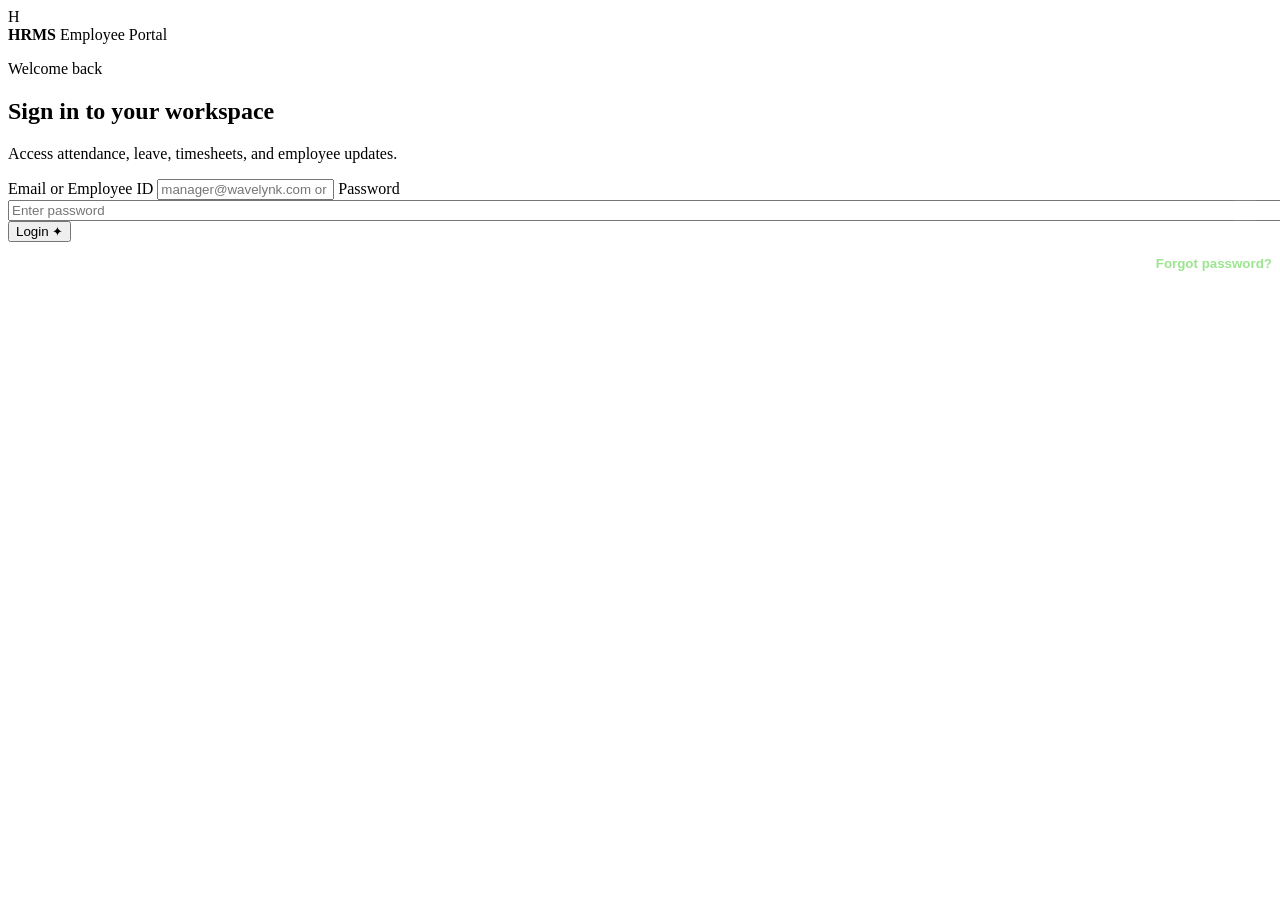
==== app/static/login.html @ 9a1a9b64 "Initial commit" ====
<!doctype html>
<html lang="en">

<head>
  <meta charset="utf-8" />
  <meta name="viewport" content="width=device-width, initial-scale=1" />
  <title>HRMS Login</title>
  <link rel="stylesheet" href="/static/styles.css?v=login-final-ui" />

  <style>
    .auth-link-row {
      margin-top: 14px;
      display: flex;
      justify-content: flex-end;
      align-items: center;
    }

    .auth-link-row button {
      background: transparent;
      border: 0;
      color: #9be58f;
      font-weight: 800;
      cursor: pointer;
      padding: 0;
    }

    .auth-panel {
      margin-top: 18px;
      padding: 18px;
      border-radius: 18px;
      border: 1px solid rgba(255, 255, 255, .14);
      background: rgba(255, 255, 255, .06);
    }

    .auth-panel.hidden,
    .hidden {
      display: none !important;
    }

    .auth-panel h2 {
      margin: 0 0 8px;
      font-size: 1.1rem;
    }

    .auth-panel p {
      margin: 0 0 14px;
      color: rgba(255, 255, 255, .72);
      line-height: 1.5;
    }

    .auth-success {
      color: #9be58f;
      font-weight: 800;
      margin-top: 12px;
      min-height: 20px;
      line-height: 1.4;
    }

    .login-error {
      line-height: 1.4;
    }

    .password-wrap {
      position: relative;
      width: 100%;
    }

    .password-wrap input {
      width: 100%;
      padding-right: 48px;
    }

    .password-toggle {
      position: absolute;
      right: 12px;
      top: 50%;
      transform: translateY(-50%);
      width: 30px;
      height: 30px;
      border: 0;
      border-radius: 999px;
      background: rgba(255, 255, 255, .08);
      color: rgba(255, 255, 255, .85);
      cursor: pointer;
      display: grid;
      place-items: center;
      font-size: 15px;
    }

    .password-toggle:hover {
      color: #9be58f;
      background: rgba(155, 229, 143, .12);
    }

    .otp-grid {
      display: grid;
      grid-template-columns: repeat(6, minmax(38px, 1fr));
      gap: 8px;
      margin: 10px 0 12px;
    }

    .otp-box {
      height: 48px;
      text-align: center;
      font-size: 22px;
      font-weight: 900;
      border-radius: 12px;
      border: 1px solid rgba(255, 255, 255, .18);
      background: rgba(255, 255, 255, .08);
      color: #fff;
      outline: none;
    }

    .otp-box:focus {
      border-color: #9be58f;
      box-shadow: 0 0 0 3px rgba(155, 229, 143, .18);
    }

    .otp-meta {
      display: grid;
      gap: 8px;
      margin: 8px 0 16px;
    }

    .timer-pill,
    .resend-row {
      display: flex;
      justify-content: space-between;
      align-items: center;
      gap: 10px;
      padding: 10px 12px;
      border-radius: 12px;
      background: rgba(255, 255, 255, .08);
      color: rgba(255, 255, 255, .78);
      font-size: 13px;
    }

    .timer-pill strong {
      color: #9be58f;
      font-size: 14px;
    }

    .resend-row button {
      background: transparent;
      border: 0;
      color: #9be58f;
      font-weight: 900;
      cursor: pointer;
      padding: 0;
      white-space: nowrap;
    }

    .resend-row button:disabled {
      opacity: .45;
      cursor: not-allowed;
    }

    .password-hint {
      font-size: 12px;
      color: rgba(255, 255, 255, .65);
      margin-top: -6px;
      margin-bottom: 10px;
    }

    .button-loading {
      opacity: .75;
      pointer-events: none;
    }

    @media (max-width: 520px) {
      .otp-grid {
        gap: 6px;
      }

      .otp-box {
        height: 44px;
        font-size: 19px;
        border-radius: 10px;
      }

      .auth-panel {
        padding: 14px;
      }
    }
  </style>
</head>

<body class="login-page">
  <main class="login-shell">
    <section class="login-panel">
      <div class="login-brand">
        <div class="logo-mark">H</div>
        <div>
          <strong>HRMS</strong>
          <span>Employee Portal</span>
        </div>
      </div>

      <div class="login-copy">
        <p class="eyebrow">Welcome back</p>
        <h1>Sign in to your workspace</h1>
        <p>Access attendance, leave, timesheets, and employee updates.</p>
      </div>

      <form class="login-form" id="loginForm">
        <label>
          <span>Email or Employee ID</span>
          <input id="loginInput" type="text" placeholder="manager@wavelynk.com or 260102" autocomplete="username" required />
        </label>

        <label>
          <span>Password</span>
          <div class="password-wrap">
            <input id="loginPasswordInput" type="password" placeholder="Enter password" autocomplete="current-password" required />
            <button class="password-toggle" type="button" data-target="loginPasswordInput" aria-label="Show password">👁</button>
          </div>
        </label>

        <button id="loginBtn" type="submit">Login ✦</button>
      </form>

      <div class="auth-link-row">
        <button id="showForgotPassword" type="button">Forgot password?</button>
      </div>

      <div id="forgotPasswordPanel" class="auth-panel hidden">
        <h2>Reset password</h2>
        <p id="resetHelpText">Enter your email or employee ID. We will send an OTP to your registered email.</p>

        <form class="login-form" id="forgotPasswordForm">
          <label>
            <span>Email or Employee ID</span>
            <input id="forgotLoginInput" type="text" placeholder="260102 or name@wavelynk.com" autocomplete="username" required />
          </label>

          <button id="sendOtpBtn" type="submit">Send OTP</button>
        </form>

        <form class="login-form hidden" id="resetPasswordForm">
          <label>
            <span>Enter 6-digit OTP</span>
            <div class="otp-grid" id="otpGrid">
              <input class="otp-box" type="text" inputmode="numeric" maxlength="1" autocomplete="one-time-code" />
              <input class="otp-box" type="text" inputmode="numeric" maxlength="1" />
              <input class="otp-box" type="text" inputmode="numeric" maxlength="1" />
              <input class="otp-box" type="text" inputmode="numeric" maxlength="1" />
              <input class="otp-box" type="text" inputmode="numeric" maxlength="1" />
              <input class="otp-box" type="text" inputmode="numeric" maxlength="1" />
            </div>
          </label>

          <div class="otp-meta">
            <div class="timer-pill">
              <span>OTP expiry</span>
              <strong id="expiryTimer">10:00</strong>
            </div>

            <div class="resend-row">
              <span id="resendTimer">Resend OTP in 30s</span>
              <button id="resendOtpBtn" type="button" disabled>Resend OTP</button>
            </div>
          </div>

          <label>
            <span>New password</span>
            <div class="password-wrap">
              <input id="newPasswordInput" type="password" minlength="8" placeholder="New password" autocomplete="new-password" required />
              <button class="password-toggle" type="button" data-target="newPasswordInput" aria-label="Show password">👁</button>
            </div>
          </label>

          <div class="password-hint">Use at least 8 characters.</div>

          <label>
            <span>Confirm password</span>
            <div class="password-wrap">
              <input id="confirmPasswordInput" type="password" minlength="8" placeholder="Confirm password" autocomplete="new-password" required />
              <button class="password-toggle" type="button" data-target="confirmPasswordInput" aria-label="Show password">👁</button>
            </div>
          </label>

          <button id="resetPasswordBtn" type="submit">Reset password</button>
        </form>
      </div>

      <div id="loginError" class="login-error"></div>
      <div id="loginSuccess" class="auth-success"></div>
    </section>
  </main>

  <script>
    const loginForm = document.querySelector("#loginForm");
    const loginInput = document.querySelector("#loginInput");
    const passwordInput = document.querySelector("#loginPasswordInput");
    const loginBtn = document.querySelector("#loginBtn");

    const errorBox = document.querySelector("#loginError");
    const successBox = document.querySelector("#loginSuccess");

    const showForgotPassword = document.querySelector("#showForgotPassword");
    const forgotPanel = document.querySelector("#forgotPasswordPanel");
    const forgotForm = document.querySelector("#forgotPasswordForm");
    const resetForm = document.querySelector("#resetPasswordForm");
    const resetHelpText = document.querySelector("#resetHelpText");

    const forgotLoginInput = document.querySelector("#forgotLoginInput");
    const sendOtpBtn = document.querySelector("#sendOtpBtn");
    const resetPasswordBtn = document.querySelector("#resetPasswordBtn");

    const newPasswordInput = document.querySelector("#newPasswordInput");
    const confirmPasswordInput = document.querySelector("#confirmPasswordInput");

    const otpBoxes = Array.from(document.querySelectorAll(".otp-box"));
    const resendOtpBtn = document.querySelector("#resendOtpBtn");
    const resendTimer = document.querySelector("#resendTimer");
    const expiryTimer = document.querySelector("#expiryTimer");

    let resendInterval = null;
    let expiryInterval = null;
    let resendSeconds = 30;
    let expirySeconds = 600;

    function setStatus(message = "", isError = false) {
      errorBox.textContent = isError ? message : "";
      successBox.textContent = isError ? "" : message;
    }

    function setLoading(button, isLoading, loadingText = "Please wait...") {
      if (!button) return;

      if (isLoading) {
        button.dataset.originalText = button.textContent;
        button.textContent = loadingText;
        button.classList.add("button-loading");
        button.disabled = true;
      } else {
        button.textContent = button.dataset.originalText || button.textContent;
        button.classList.remove("button-loading");
        button.disabled = false;
      }
    }

    async function postJson(url, payload) {
      const res = await fetch(url, {
        method: "POST",
        headers: { "Content-Type": "application/json" },
        credentials: "include",
        body: JSON.stringify(payload),
      });

      const contentType = res.headers.get("content-type") || "";
      const data = contentType.includes("application/json")
        ? await res.json()
        : await res.text();

      if (!res.ok) {
        throw new Error(data?.detail || data?.message || data || "Request failed");
      }

      return data;
    }

    function formatTime(totalSeconds) {
      const mins = String(Math.floor(totalSeconds / 60)).padStart(2, "0");
      const secs = String(totalSeconds % 60).padStart(2, "0");
      return `${mins}:${secs}`;
    }

    function getOtpValue() {
      return otpBoxes.map((box) => box.value.trim()).join("");
    }

    function clearOtp() {
      otpBoxes.forEach((box) => {
        box.value = "";
      });
    }

    function startOtpTimers() {
      clearInterval(resendInterval);
      clearInterval(expiryInterval);

      resendSeconds = 30;
      expirySeconds = 600;

      resendOtpBtn.disabled = true;
      resendTimer.textContent = `Resend OTP in ${resendSeconds}s`;
      expiryTimer.textContent = formatTime(expirySeconds);

      resendInterval = setInterval(() => {
        resendSeconds -= 1;

        if (resendSeconds <= 0) {
          clearInterval(resendInterval);
          resendOtpBtn.disabled = false;
          resendTimer.textContent = "Didn't receive OTP?";
          return;
        }

        resendTimer.textContent = `Resend OTP in ${resendSeconds}s`;
      }, 1000);

      expiryInterval = setInterval(() => {
        expirySeconds -= 1;
        expiryTimer.textContent = formatTime(expirySeconds);

        if (expirySeconds <= 0) {
          clearInterval(expiryInterval);
          expiryTimer.textContent = "Expired";
          resendOtpBtn.disabled = false;
          resendTimer.textContent = "OTP expired. Resend OTP.";
        }
      }, 1000);
    }

    function showResetForm() {
      forgotForm.classList.add("hidden");
      resetForm.classList.remove("hidden");
      resetHelpText.textContent = "Enter the OTP sent to your registered email and create a new password.";
      clearOtp();

      requestAnimationFrame(() => {
        otpBoxes[0]?.focus();
      });
    }

    async function sendOtp(isResend = false) {
      const login = forgotLoginInput.value.trim();

      if (!login) {
        setStatus("Please enter your email or employee ID", true);
        forgotLoginInput.focus();
        return;
      }

      try {
        setStatus("");
        setLoading(sendOtpBtn, true, isResend ? "Resending..." : "Sending...");
        resendOtpBtn.disabled = true;

        const data = await postJson("/api/v1/auth/forgot-password", { login });

        showResetForm();
        startOtpTimers();

        setStatus(data.message || (isResend ? "New OTP sent." : "OTP sent. Check your registered email."));
      } catch (err) {
        setStatus(err.message || "Could not send OTP", true);
      } finally {
        setLoading(sendOtpBtn, false);
      }
    }

    document.querySelectorAll(".password-toggle").forEach((button) => {
      button.addEventListener("click", () => {
        const input = document.getElementById(button.dataset.target);
        if (!input) return;

        const isHidden = input.type === "password";
        input.type = isHidden ? "text" : "password";
        button.textContent = isHidden ? "🙈" : "👁";
        button.setAttribute("aria-label", isHidden ? "Hide password" : "Show password");
      });
    });

    otpBoxes.forEach((box, index) => {
      box.addEventListener("input", (event) => {
        const value = event.target.value.replace(/\D/g, "");
        event.target.value = value;

        if (value && index < otpBoxes.length - 1) {
          otpBoxes[index + 1].focus();
        }
      });

      box.addEventListener("keydown", (event) => {
        if (event.key === "Backspace" && !box.value && index > 0) {
          otpBoxes[index - 1].focus();
        }
      });

      box.addEventListener("paste", (event) => {
        event.preventDefault();

        const pastedOtp = event.clipboardData.getData("text").replace(/\D/g, "").slice(0, 6);

        pastedOtp.split("").forEach((digit, digitIndex) => {
          if (otpBoxes[digitIndex]) {
            otpBoxes[digitIndex].value = digit;
          }
        });

        const nextIndex = Math.min(pastedOtp.length, otpBoxes.length - 1);
        otpBoxes[nextIndex]?.focus();
      });
    });

    loginForm.addEventListener("submit", async (event) => {
      event.preventDefault();
      setStatus("");

      try {
        setLoading(loginBtn, true, "Logging in...");

        const tokenPayload = await postJson("/api/v1/auth/login", {
          login: loginInput.value.trim(),
          password: passwordInput.value,
        });

        if (tokenPayload?.access_token) {
          sessionStorage.setItem("hrms_access_token", tokenPayload.access_token);
        }

        window.location.href = "/dashboard";
      } catch (err) {
        setStatus(err.message || "Invalid login", true);
      } finally {
        setLoading(loginBtn, false);
      }
    });

    showForgotPassword.addEventListener("click", () => {
      const isOpening = forgotPanel.classList.contains("hidden");

      forgotPanel.classList.toggle("hidden");
      setStatus("");

      if (isOpening) {
        forgotForm.classList.remove("hidden");
        resetForm.classList.add("hidden");
        resetHelpText.textContent = "Enter your email or employee ID. We will send an OTP to your registered email.";

        clearInterval(resendInterval);
        clearInterval(expiryInterval);

        forgotLoginInput.value = loginInput.value.trim();
        forgotLoginInput.focus();
      }
    });

    forgotForm.addEventListener("submit", async (event) => {
      event.preventDefault();
      await sendOtp(false);
    });

    resendOtpBtn.addEventListener("click", async () => {
      await sendOtp(true);
    });

    resetForm.addEventListener("submit", async (event) => {
      event.preventDefault();
      setStatus("");

      const otp = getOtpValue();

      if (otp.length !== 6) {
        setStatus("Please enter the complete 6-digit OTP", true);
        otpBoxes[0]?.focus();
        return;
      }

      if (expirySeconds <= 0) {
        setStatus("OTP expired. Please resend OTP.", true);
        resendOtpBtn.disabled = false;
        return;
      }

      if (newPasswordInput.value.length < 8) {
        setStatus("Password must be at least 8 characters", true);
        newPasswordInput.focus();
        return;
      }

      if (newPasswordInput.value !== confirmPasswordInput.value) {
        setStatus("New password and confirm password do not match", true);
        confirmPasswordInput.focus();
        return;
      }

      try {
        setLoading(resetPasswordBtn, true, "Resetting...");

        const data = await postJson("/api/v1/auth/reset-password", {
          login: forgotLoginInput.value.trim(),
          otp,
          new_password: newPasswordInput.value,
        });

        clearInterval(resendInterval);
        clearInterval(expiryInterval);

        resetForm.classList.add("hidden");
        forgotForm.classList.remove("hidden");
        forgotPanel.classList.add("hidden");

        passwordInput.value = "";
        passwordInput.focus();

        setStatus(data.message || "Password reset successful. Login with your new password.");
      } catch (err) {
        setStatus(err.message || "Could not reset password", true);
      } finally {
        setLoading(resetPasswordBtn, false);
      }
    });
  </script>
</body>

</html>
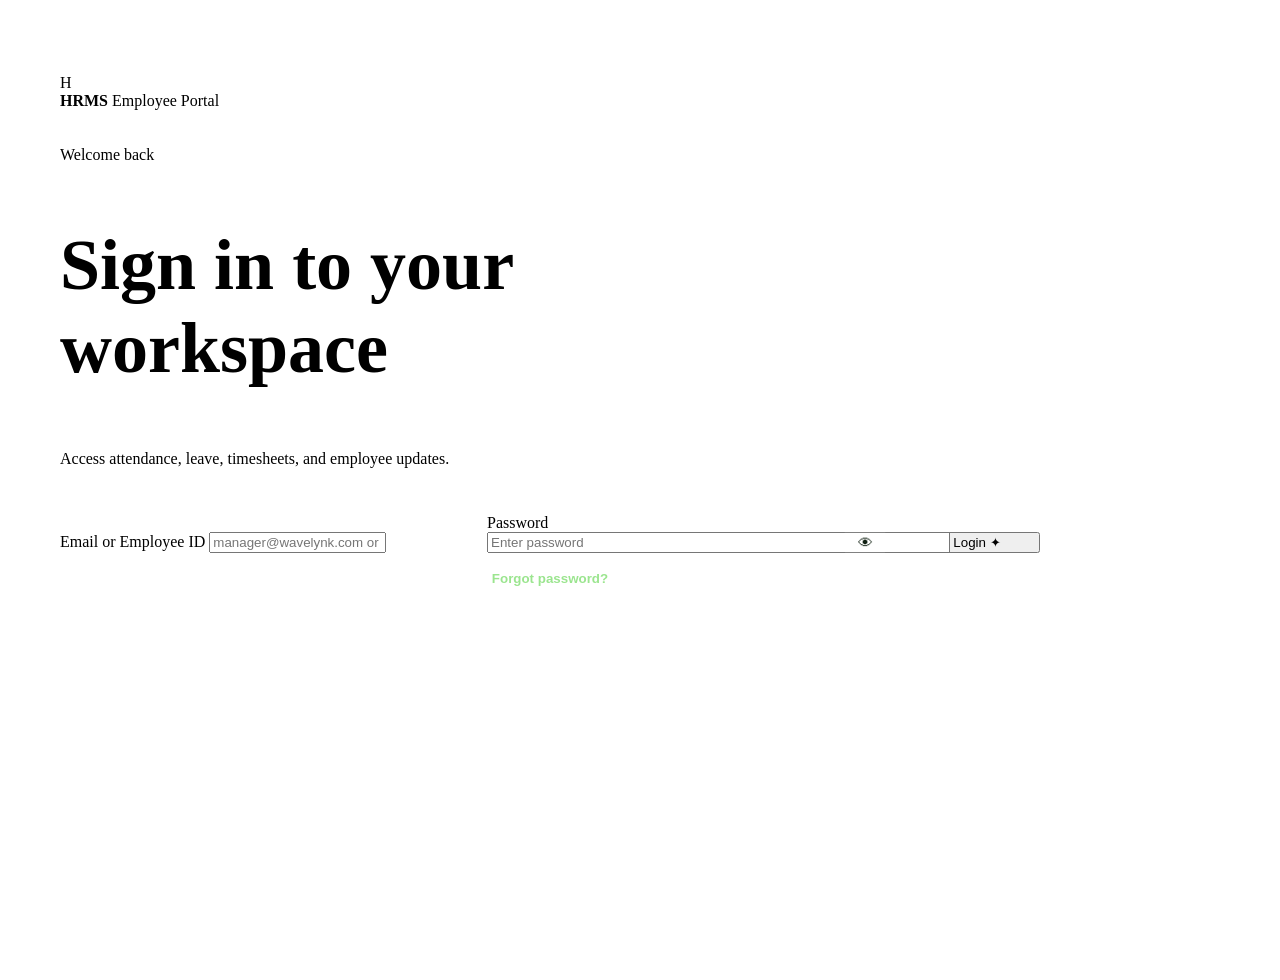
==== commit 813aeef3: "Simplify login reset panel layout" ====
--- a/app/static/login.html
+++ b/app/static/login.html
@@ -162,13 +162,161 @@
       margin-bottom: 10px;
     }
 
+    .mfa-setup-card {
+      display: grid;
+      gap: 12px;
+      margin: 12px 0;
+    }
+
+    .mfa-qr {
+      width: 164px;
+      max-width: 100%;
+      padding: 10px;
+      border-radius: 18px;
+      background: #fff;
+    }
+
+    .manual-key {
+      word-break: break-all;
+      font-family: ui-monospace, SFMono-Regular, Consolas, monospace;
+      padding: 10px 12px;
+      border-radius: 12px;
+      background: rgba(255, 255, 255, .08);
+      color: #9be58f;
+      font-size: 12px;
+    }
+
     .button-loading {
       opacity: .75;
       pointer-events: none;
     }
 
+    body.login-page {
+      min-height: 100vh;
+      overflow: auto !important;
+    }
+
+    body.login-page .login-shell {
+      min-height: 100vh;
+      padding: 32px 18px;
+      place-items: center;
+    }
+
+    body.login-page .login-panel {
+      width: min(980px, calc(100vw - 36px));
+      display: block !important;
+      padding: clamp(22px, 4vw, 34px);
+    }
+
+    body.login-page .login-copy {
+      max-width: 560px;
+      margin-top: 36px;
+    }
+
+    body.login-page .login-copy h1 {
+      max-width: 540px;
+      font-size: clamp(44px, 6vw, 72px);
+    }
+
+    body.login-page #loginForm {
+      display: grid;
+      grid-template-columns: minmax(0, 1fr) minmax(0, 1fr) 126px;
+      gap: 18px;
+      align-items: end;
+      margin-top: 46px;
+    }
+
+    body.login-page .auth-link-row {
+      max-width: 100%;
+      margin-top: 18px;
+      justify-content: center;
+    }
+
+    body.login-page .auth-panel {
+      width: min(640px, 100%);
+      margin: 22px auto 0;
+      padding: 22px;
+    }
+
+    body.login-page .auth-panel .login-form {
+      display: grid !important;
+      grid-template-columns: 1fr !important;
+      gap: 14px !important;
+      margin-top: 0 !important;
+    }
+
+    body.login-page .login-form label,
+    body.login-page .auth-panel label {
+      min-width: 0;
+    }
+
+    body.login-page .login-form input {
+      min-width: 0;
+    }
+
+    body.login-page .login-form .password-toggle {
+      position: absolute !important;
+      right: 10px !important;
+      top: 50% !important;
+      transform: translateY(-50%) !important;
+      width: 42px !important;
+      height: 42px !important;
+      min-height: 42px !important;
+      padding: 0 !important;
+      margin: 0 !important;
+      border-radius: 16px !important;
+      display: grid !important;
+      place-items: center !important;
+      color: #102012 !important;
+    }
+
+    body.login-page .otp-grid {
+      grid-template-columns: repeat(6, 48px);
+      justify-content: start;
+    }
+
+    body.login-page .otp-meta {
+      grid-template-columns: 1fr;
+    }
+
+    body.login-page #loginError,
+    body.login-page #loginSuccess {
+      width: min(640px, 100%);
+      margin-left: auto;
+      margin-right: auto;
+      text-align: center;
+    }
+
+    body.login-page #resendOtpBtn.hidden {
+      display: none !important;
+    }
+
     @media (max-width: 520px) {
+      body.login-page .login-shell {
+        padding: 14px;
+        place-items: start center;
+      }
+
+      body.login-page .login-panel {
+        width: 100%;
+        border-radius: 22px;
+      }
+
+      body.login-page .login-copy {
+        margin-top: 28px;
+      }
+
+      body.login-page .login-copy h1 {
+        font-size: 42px;
+      }
+
+      body.login-page #loginForm {
+        grid-template-columns: 1fr;
+        margin-top: 30px;
+      }
+
       .otp-grid {
+        grid-template-columns: repeat(6, minmax(0, 1fr)) !important;
         gap: 6px;
       }
 
@@ -223,9 +371,31 @@
         <button id="showForgotPassword" type="button">Forgot password?</button>
       </div>
 
+      <div id="mfaPanel" class="auth-panel hidden">
+        <h2 id="mfaTitle">Microsoft Authenticator</h2>
+        <p id="mfaHelpText">Enter the 6-digit code from Microsoft Authenticator.</p>
+
+        <div id="mfaSetupCard" class="mfa-setup-card hidden">
+          <img id="mfaQrCode" class="mfa-qr" alt="Microsoft Authenticator QR code" />
+          <div>
+            <p>If scanning does not work, add this setup key manually:</p>
+            <div id="mfaManualKey" class="manual-key"></div>
+          </div>
+        </div>
+
+        <form class="login-form" id="mfaForm">
+          <label>
+            <span>Authenticator code</span>
+            <input id="mfaCodeInput" type="text" inputmode="numeric" maxlength="6" placeholder="123456" autocomplete="one-time-code" required />
+          </label>
+
+          <button id="mfaVerifyBtn" type="submit">Verify code</button>
+        </form>
+      </div>
+
       <div id="forgotPasswordPanel" class="auth-panel hidden">
         <h2>Reset password</h2>
-        <p id="resetHelpText">Enter your email or employee ID. We will send an OTP to your registered email.</p>
+        <p id="resetHelpText">Enter your email or employee ID. Password reset uses your Microsoft Authenticator code.</p>
 
         <form class="login-form" id="forgotPasswordForm">
           <label>
@@ -233,7 +403,7 @@
             <input id="forgotLoginInput" type="text" placeholder="260102 or name@wavelynk.com" autocomplete="username" required />
           </label>
 
-          <button id="sendOtpBtn" type="submit">Send OTP</button>
+          <button id="sendOtpBtn" type="submit">Continue</button>
         </form>
 
         <form class="login-form hidden" id="resetPasswordForm">
@@ -251,12 +421,12 @@
 
           <div class="otp-meta">
             <div class="timer-pill">
-              <span>OTP expiry</span>
-              <strong id="expiryTimer">10:00</strong>
+              <span>Security method</span>
+              <strong id="expiryTimer">Authenticator</strong>
             </div>
 
             <div class="resend-row">
-              <span id="resendTimer">Resend OTP in 30s</span>
+              <span id="resendTimer">Use the current 6-digit app code.</span>
               <button id="resendOtpBtn" type="button" disabled>Resend OTP</button>
             </div>
           </div>
@@ -298,6 +468,15 @@
     const successBox = document.querySelector("#loginSuccess");
 
     const showForgotPassword = document.querySelector("#showForgotPassword");
+    const mfaPanel = document.querySelector("#mfaPanel");
+    const mfaForm = document.querySelector("#mfaForm");
+    const mfaTitle = document.querySelector("#mfaTitle");
+    const mfaHelpText = document.querySelector("#mfaHelpText");
+    const mfaSetupCard = document.querySelector("#mfaSetupCard");
+    const mfaQrCode = document.querySelector("#mfaQrCode");
+    const mfaManualKey = document.querySelector("#mfaManualKey");
+    const mfaCodeInput = document.querySelector("#mfaCodeInput");
+    const mfaVerifyBtn = document.querySelector("#mfaVerifyBtn");
     const forgotPanel = document.querySelector("#forgotPasswordPanel");
     const forgotForm = document.querySelector("#forgotPasswordForm");
     const resetForm = document.querySelector("#resetPasswordForm");
@@ -319,10 +498,19 @@
     let expiryInterval = null;
     let resendSeconds = 30;
     let expirySeconds = 600;
+    let pendingMfaLogin = null;
 
     function setStatus(message = "", isError = false) {
       errorBox.textContent = isError ? message : "";
       successBox.textContent = isError ? "" : message;
+    }
+
+    function friendlyErrorMessage(message = "") {
+      if (message.includes("SMTP send failed")) {
+        return "OTP email failed because Render Free blocks SMTP ports 25, 465, and 587. Upgrade Render or use an SMTP provider with port 2525. Gmail SMTP will not work on Render Free.";
+      }
+
+      return message;
     }
 
     function setLoading(button, isLoading, loadingText = "Please wait...") {
@@ -340,13 +528,29 @@
       }
     }
 
-    async function postJson(url, payload) {
-      const res = await fetch(url, {
-        method: "POST",
-        headers: { "Content-Type": "application/json" },
-        credentials: "include",
-        body: JSON.stringify(payload),
-      });
+    async function postJson(url, payload, timeoutMs = 25000) {
+      const controller = new AbortController();
+      const timeoutId = window.setTimeout(() => controller.abort(), timeoutMs);
+
+      let res;
+
+      try {
+        res = await fetch(url, {
+          method: "POST",
+          headers: { "Content-Type": "application/json" },
+          credentials: "include",
+          body: JSON.stringify(payload),
+          signal: controller.signal,
+        });
+      } catch (err) {
+        if (err.name === "AbortError") {
+          throw new Error("Request timed out. Check Render logs for the email provider error.");
+        }
+
+        throw err;
+      } finally {
+        window.clearTimeout(timeoutId);
+      }
 
       const contentType = res.headers.get("content-type") || "";
       const data = contentType.includes("application/json")
@@ -354,7 +558,7 @@
         : await res.text();
 
       if (!res.ok) {
-        throw new Error(data?.detail || data?.message || data || "Request failed");
+        throw new Error(friendlyErrorMessage(data?.detail || data?.message || data || "Request failed"));
       }
 
       return data;
@@ -416,12 +620,39 @@
     function showResetForm() {
       forgotForm.classList.add("hidden");
       resetForm.classList.remove("hidden");
-      resetHelpText.textContent = "Enter the OTP sent to your registered email and create a new password.";
+      resetHelpText.textContent = "Enter your Microsoft Authenticator code and create a new password.";
       clearOtp();
+      clearInterval(resendInterval);
+      clearInterval(expiryInterval);
+      expiryTimer.textContent = "Authenticator";
+      resendTimer.textContent = "Use the current 6-digit app code.";
+      resendOtpBtn.classList.add("hidden");
 
       requestAnimationFrame(() => {
         otpBoxes[0]?.focus();
       });
+    }
+
+    function showMfaChallenge(data = {}) {
+      mfaPanel.classList.remove("hidden");
+      forgotPanel.classList.add("hidden");
+      mfaSetupCard.classList.add("hidden");
+      mfaQrCode.removeAttribute("src");
+      mfaManualKey.textContent = "";
+      mfaCodeInput.value = "";
+
+      if (data.mfa_setup_required) {
+        mfaTitle.textContent = "Set up Microsoft Authenticator";
+        mfaHelpText.textContent = "Scan this QR code in Microsoft Authenticator, then enter the 6-digit code.";
+        mfaQrCode.src = data.qr_code_data_url || "";
+        mfaManualKey.textContent = data.manual_setup_key || "";
+        mfaSetupCard.classList.remove("hidden");
+      } else {
+        mfaTitle.textContent = "Microsoft Authenticator";
+        mfaHelpText.textContent = data.message || "Enter the 6-digit code from Microsoft Authenticator.";
+      }
+
+      requestAnimationFrame(() => mfaCodeInput.focus());
     }
 
     async function sendOtp(isResend = false) {
@@ -435,15 +666,14 @@
 
       try {
         setStatus("");
-        setLoading(sendOtpBtn, true, isResend ? "Resending..." : "Sending...");
+        setLoading(sendOtpBtn, true, "Checking...");
         resendOtpBtn.disabled = true;
 
         const data = await postJson("/api/v1/auth/forgot-password", { login });
 
         showResetForm();
-        startOtpTimers();
-
-        setStatus(data.message || (isResend ? "New OTP sent." : "OTP sent. Check your registered email."));
+
+        setStatus(data.message || "Enter your Microsoft Authenticator code.");
       } catch (err) {
         setStatus(err.message || "Could not send OTP", true);
       } finally {
@@ -502,10 +732,17 @@
       try {
         setLoading(loginBtn, true, "Logging in...");
 
-        const tokenPayload = await postJson("/api/v1/auth/login", {
+        const loginPayload = {
           login: loginInput.value.trim(),
           password: passwordInput.value,
-        });
+        };
+        const tokenPayload = await postJson("/api/v1/auth/login", loginPayload);
+
+        if (tokenPayload?.mfa_required || tokenPayload?.mfa_setup_required) {
+          pendingMfaLogin = loginPayload;
+          showMfaChallenge(tokenPayload);
+          return;
+        }
 
         if (tokenPayload?.access_token) {
           sessionStorage.setItem("hrms_access_token", tokenPayload.access_token);
@@ -519,16 +756,59 @@
       }
     });
 
+    mfaForm.addEventListener("submit", async (event) => {
+      event.preventDefault();
+      setStatus("");
+
+      const code = mfaCodeInput.value.replace(/\D/g, "");
+      if (code.length !== 6) {
+        setStatus("Enter the complete 6-digit Authenticator code.", true);
+        mfaCodeInput.focus();
+        return;
+      }
+
+      if (!pendingMfaLogin) {
+        setStatus("Please enter your password again before verifying Authenticator.", true);
+        return;
+      }
+
+      try {
+        setLoading(mfaVerifyBtn, true, "Verifying...");
+        const tokenPayload = await postJson("/api/v1/auth/login", {
+          ...pendingMfaLogin,
+          totp_code: code,
+        });
+
+        if (tokenPayload?.mfa_required || tokenPayload?.mfa_setup_required) {
+          showMfaChallenge(tokenPayload);
+          setStatus(tokenPayload.message || "Invalid Authenticator code.", true);
+          return;
+        }
+
+        if (tokenPayload?.access_token) {
+          sessionStorage.setItem("hrms_access_token", tokenPayload.access_token);
+        }
+
+        window.location.href = "/dashboard";
+      } catch (err) {
+        setStatus(err.message || "Invalid Authenticator code.", true);
+      } finally {
+        setLoading(mfaVerifyBtn, false);
+      }
+    });
+
     showForgotPassword.addEventListener("click", () => {
       const isOpening = forgotPanel.classList.contains("hidden");
 
       forgotPanel.classList.toggle("hidden");
+      mfaPanel.classList.add("hidden");
       setStatus("");
 
       if (isOpening) {
         forgotForm.classList.remove("hidden");
         resetForm.classList.add("hidden");
-        resetHelpText.textContent = "Enter your email or employee ID. We will send an OTP to your registered email.";
+        resetHelpText.textContent = "Enter your email or employee ID. Password reset uses your Microsoft Authenticator code.";
+        resendOtpBtn.classList.remove("hidden");
 
         clearInterval(resendInterval);
         clearInterval(expiryInterval);
@@ -556,12 +836,6 @@
       if (otp.length !== 6) {
         setStatus("Please enter the complete 6-digit OTP", true);
         otpBoxes[0]?.focus();
-        return;
-      }
-
-      if (expirySeconds <= 0) {
-        setStatus("OTP expired. Please resend OTP.", true);
-        resendOtpBtn.disabled = false;
         return;
       }
 
@@ -606,4 +880,4 @@
   </script>
 </body>
 
-</html>+</html>
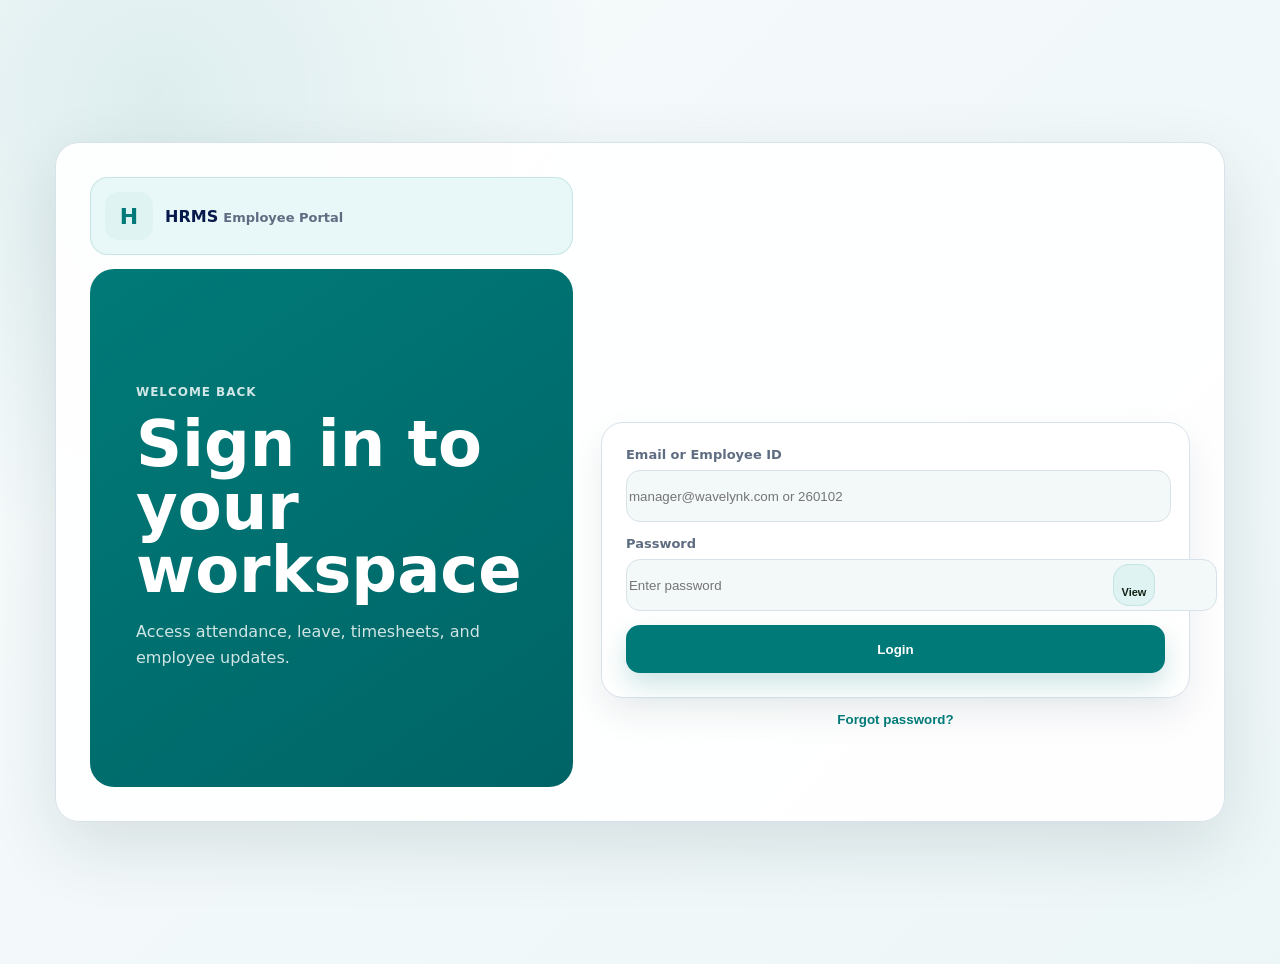
==== commit 3f48646e: "Update login page theme" ====
--- a/app/static/login.html
+++ b/app/static/login.html
@@ -5,7 +5,7 @@
   <meta charset="utf-8" />
   <meta name="viewport" content="width=device-width, initial-scale=1" />
   <title>HRMS Login</title>
-  <link rel="stylesheet" href="/static/styles.css?v=login-final-ui" />
+  <link rel="stylesheet" href="/static/styles.css?v=login-light-teal" />
 
   <style>
     .auth-link-row {
@@ -330,6 +330,324 @@
         padding: 14px;
       }
     }
+
+    body.login-page {
+      --login-teal: #007a78;
+      --login-teal-dark: #006466;
+      --login-ink: #06194a;
+      --login-muted: #5f6d82;
+      --login-line: #d8e2ea;
+      --login-soft: #f3f8f9;
+      min-height: 100vh;
+      background:
+        radial-gradient(circle at 12% 10%, rgba(0, 122, 120, .10), transparent 32%),
+        linear-gradient(135deg, #f7fbfc 0%, #edf6f7 100%) !important;
+      color: var(--login-ink);
+      font-family: Inter, ui-sans-serif, system-ui, -apple-system, BlinkMacSystemFont, "Segoe UI", sans-serif;
+    }
+
+    body.login-page .login-shell {
+      min-height: 100vh;
+      padding: 24px;
+      display: grid;
+      place-items: center;
+    }
+
+    body.login-page .login-panel {
+      width: min(1100px, calc(100vw - 48px));
+      min-height: 610px;
+      display: grid !important;
+      grid-template-columns: minmax(300px, .82fr) minmax(360px, 1fr);
+      grid-template-rows: auto 1fr auto auto auto;
+      gap: 14px 28px;
+      padding: clamp(22px, 3vw, 34px);
+      border: 1px solid var(--login-line);
+      border-radius: 24px;
+      background: rgba(255, 255, 255, .94) !important;
+      box-shadow: 0 24px 70px rgba(7, 41, 52, .12);
+    }
+
+    body.login-page .login-brand {
+      grid-column: 1;
+      grid-row: 1;
+      display: flex;
+      align-items: center;
+      gap: 12px;
+      padding: 14px;
+      border: 1px solid rgba(0, 122, 120, .14);
+      border-radius: 18px;
+      background: rgba(227, 246, 246, .82);
+      color: var(--login-ink);
+    }
+
+    body.login-page .logo-mark {
+      width: 48px;
+      height: 48px;
+      display: grid;
+      place-items: center;
+      border-radius: 14px;
+      background: #dff3f2;
+      color: var(--login-teal);
+      font-size: 22px;
+      font-weight: 900;
+    }
+
+    body.login-page .login-brand strong {
+      color: var(--login-ink);
+      font-size: 16px;
+    }
+
+    body.login-page .login-brand span {
+      color: var(--login-muted);
+      font-size: 13px;
+      font-weight: 700;
+    }
+
+    body.login-page .login-copy {
+      grid-column: 1;
+      grid-row: 2 / 6;
+      max-width: none;
+      margin: 0;
+      padding: clamp(24px, 4vw, 46px);
+      border-radius: 24px;
+      background: linear-gradient(145deg, var(--login-teal) 0%, var(--login-teal-dark) 100%);
+      color: #fff;
+      align-self: stretch;
+      display: flex;
+      flex-direction: column;
+      justify-content: center;
+    }
+
+    body.login-page .login-copy .eyebrow {
+      margin: 0 0 14px;
+      color: rgba(255, 255, 255, .82);
+      font-size: 12px;
+      font-weight: 900;
+      letter-spacing: .08em;
+      text-transform: uppercase;
+    }
+
+    body.login-page .login-copy h1 {
+      max-width: 480px;
+      margin: 0;
+      color: #fff;
+      font-size: clamp(42px, 5vw, 66px);
+      line-height: .98;
+      letter-spacing: 0;
+    }
+
+    body.login-page .login-copy p:last-child {
+      max-width: 460px;
+      margin: 18px 0 0;
+      color: rgba(255, 255, 255, .82);
+      font-size: 16px;
+      line-height: 1.6;
+    }
+
+    body.login-page #loginForm,
+    body.login-page .auth-link-row,
+    body.login-page .auth-panel,
+    body.login-page #loginError,
+    body.login-page #loginSuccess {
+      grid-column: 2;
+    }
+
+    body.login-page #loginForm {
+      grid-row: 2;
+      display: grid;
+      grid-template-columns: 1fr;
+      gap: 14px;
+      align-self: end;
+      margin: 0;
+      padding: 24px;
+      border: 1px solid var(--login-line);
+      border-radius: 22px;
+      background: #fff;
+      box-shadow: 0 16px 36px rgba(7, 41, 52, .08);
+    }
+
+    body.login-page .login-form label,
+    body.login-page .auth-panel label {
+      display: grid;
+      gap: 8px;
+      color: var(--login-muted);
+      font-size: 13px;
+      font-weight: 900;
+    }
+
+    body.login-page .login-form input,
+    body.login-page .auth-panel input,
+    body.login-page .otp-box {
+      width: 100%;
+      min-height: 48px;
+      border: 1px solid var(--login-line);
+      border-radius: 14px;
+      background: var(--login-soft);
+      color: var(--login-ink);
+      outline: none;
+      box-shadow: none;
+    }
+
+    body.login-page .login-form input:focus,
+    body.login-page .auth-panel input:focus,
+    body.login-page .otp-box:focus {
+      border-color: var(--login-teal);
+      box-shadow: 0 0 0 4px rgba(0, 122, 120, .12);
+    }
+
+    body.login-page .password-toggle {
+      background: #dff3f2 !important;
+      color: var(--login-teal) !important;
+      border: 1px solid rgba(0, 122, 120, .12) !important;
+      font-size: 0 !important;
+    }
+
+    body.login-page .password-toggle::after {
+      content: "View";
+      font-size: 11px;
+      font-weight: 900;
+    }
+
+    body.login-page #loginBtn,
+    body.login-page #sendOtpBtn,
+    body.login-page #mfaVerifyBtn,
+    body.login-page #resetPasswordBtn {
+      min-height: 48px;
+      border: 0;
+      border-radius: 14px;
+      background: var(--login-teal);
+      color: #fff;
+      font-weight: 900;
+      cursor: pointer;
+      box-shadow: 0 12px 28px rgba(0, 122, 120, .20);
+    }
+
+    body.login-page #loginBtn:hover,
+    body.login-page #sendOtpBtn:hover,
+    body.login-page #mfaVerifyBtn:hover,
+    body.login-page #resetPasswordBtn:hover {
+      background: var(--login-teal-dark);
+    }
+
+    body.login-page .auth-link-row {
+      grid-row: 3;
+      margin: 0;
+      justify-content: center;
+    }
+
+    body.login-page .auth-link-row button,
+    body.login-page .resend-row button {
+      color: var(--login-teal);
+    }
+
+    body.login-page .auth-panel {
+      grid-row: 4;
+      width: 100%;
+      margin: 0;
+      padding: 22px;
+      border: 1px solid var(--login-line);
+      border-radius: 22px;
+      background: #fff;
+      box-shadow: 0 16px 36px rgba(7, 41, 52, .08);
+    }
+
+    body.login-page .auth-panel h2 {
+      color: var(--login-ink);
+    }
+
+    body.login-page .auth-panel p,
+    body.login-page .password-hint {
+      color: var(--login-muted);
+    }
+
+    body.login-page .otp-box {
+      color: var(--login-ink);
+      text-align: center;
+      font-weight: 900;
+    }
+
+    body.login-page .timer-pill,
+    body.login-page .resend-row,
+    body.login-page .manual-key {
+      background: var(--login-soft);
+      color: var(--login-muted);
+      border: 1px solid var(--login-line);
+    }
+
+    body.login-page .timer-pill strong,
+    body.login-page .manual-key {
+      color: var(--login-teal);
+    }
+
+    body.login-page #loginError,
+    body.login-page #loginSuccess {
+      grid-row: 5;
+      width: 100%;
+      text-align: center;
+    }
+
+    body.login-page .auth-success {
+      color: #087f5b;
+    }
+
+    body.login-page .login-error {
+      color: #b42318;
+    }
+
+    @media (max-width: 840px) {
+      body.login-page .login-panel {
+        grid-template-columns: 1fr;
+        min-height: 0;
+      }
+
+      body.login-page .login-brand,
+      body.login-page .login-copy,
+      body.login-page #loginForm,
+      body.login-page .auth-link-row,
+      body.login-page .auth-panel,
+      body.login-page #loginError,
+      body.login-page #loginSuccess {
+        grid-column: 1;
+      }
+
+      body.login-page .login-copy {
+        grid-row: auto;
+        min-height: 260px;
+      }
+
+      body.login-page #loginForm,
+      body.login-page .auth-link-row,
+      body.login-page .auth-panel,
+      body.login-page #loginError,
+      body.login-page #loginSuccess {
+        grid-row: auto;
+      }
+    }
+
+    @media (max-width: 520px) {
+      body.login-page .login-shell {
+        padding: 12px;
+      }
+
+      body.login-page .login-panel {
+        width: 100%;
+        padding: 14px;
+        border-radius: 20px;
+      }
+
+      body.login-page .login-copy {
+        padding: 24px;
+      }
+
+      body.login-page .login-copy h1 {
+        font-size: 38px;
+      }
+
+      body.login-page #loginForm,
+      body.login-page .auth-panel {
+        padding: 16px;
+      }
+    }
   </style>
 </head>
 
@@ -360,11 +678,11 @@
           <span>Password</span>
           <div class="password-wrap">
             <input id="loginPasswordInput" type="password" placeholder="Enter password" autocomplete="current-password" required />
-            <button class="password-toggle" type="button" data-target="loginPasswordInput" aria-label="Show password">👁</button>
+            <button class="password-toggle" type="button" data-target="loginPasswordInput" aria-label="Show password">View</button>
           </div>
         </label>
 
-        <button id="loginBtn" type="submit">Login ✦</button>
+        <button id="loginBtn" type="submit">Login</button>
       </form>
 
       <div class="auth-link-row">
@@ -435,7 +753,7 @@
             <span>New password</span>
             <div class="password-wrap">
               <input id="newPasswordInput" type="password" minlength="8" placeholder="New password" autocomplete="new-password" required />
-              <button class="password-toggle" type="button" data-target="newPasswordInput" aria-label="Show password">👁</button>
+              <button class="password-toggle" type="button" data-target="newPasswordInput" aria-label="Show password">View</button>
             </div>
           </label>
 
@@ -445,7 +763,7 @@
             <span>Confirm password</span>
             <div class="password-wrap">
               <input id="confirmPasswordInput" type="password" minlength="8" placeholder="Confirm password" autocomplete="new-password" required />
-              <button class="password-toggle" type="button" data-target="confirmPasswordInput" aria-label="Show password">👁</button>
+              <button class="password-toggle" type="button" data-target="confirmPasswordInput" aria-label="Show password">View</button>
             </div>
           </label>
 
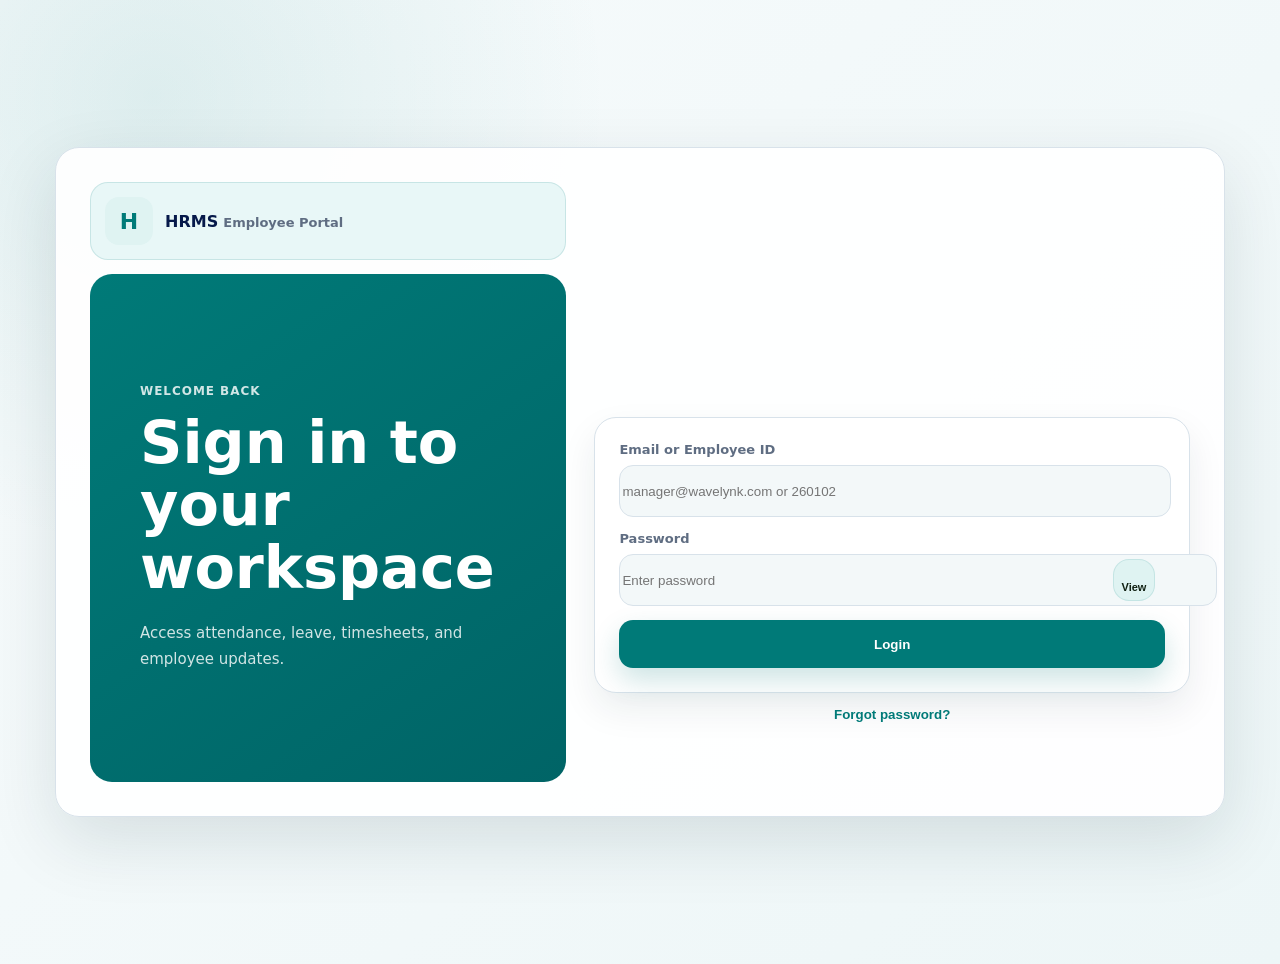
==== commit a282b92b: "Polish login hero layout" ====
--- a/app/static/login.html
+++ b/app/static/login.html
@@ -5,7 +5,7 @@
   <meta charset="utf-8" />
   <meta name="viewport" content="width=device-width, initial-scale=1" />
   <title>HRMS Login</title>
-  <link rel="stylesheet" href="/static/styles.css?v=login-light-teal" />
+  <link rel="stylesheet" href="/static/styles.css?v=login-hero-polish" />
 
   <style>
     .auth-link-row {
@@ -355,9 +355,9 @@
 
     body.login-page .login-panel {
       width: min(1100px, calc(100vw - 48px));
-      min-height: 610px;
+      min-height: 600px;
       display: grid !important;
-      grid-template-columns: minmax(300px, .82fr) minmax(360px, 1fr);
+      grid-template-columns: minmax(320px, .8fr) minmax(380px, 1fr);
       grid-template-rows: auto 1fr auto auto auto;
       gap: 14px 28px;
       padding: clamp(22px, 3vw, 34px);
@@ -408,8 +408,8 @@
       grid-row: 2 / 6;
       max-width: none;
       margin: 0;
-      padding: clamp(24px, 4vw, 46px);
-      border-radius: 24px;
+      padding: clamp(28px, 4.2vw, 50px);
+      border-radius: 22px;
       background: linear-gradient(145deg, var(--login-teal) 0%, var(--login-teal-dark) 100%);
       color: #fff;
       align-self: stretch;
@@ -428,20 +428,41 @@
     }
 
     body.login-page .login-copy h1 {
-      max-width: 480px;
+      max-width: 430px;
       margin: 0;
       color: #fff;
-      font-size: clamp(42px, 5vw, 66px);
-      line-height: .98;
+      font-size: clamp(40px, 4.6vw, 60px);
+      line-height: 1.06;
       letter-spacing: 0;
     }
 
     body.login-page .login-copy p:last-child {
-      max-width: 460px;
-      margin: 18px 0 0;
+      max-width: 390px;
+      margin: 22px 0 0;
       color: rgba(255, 255, 255, .82);
-      font-size: 16px;
-      line-height: 1.6;
+      font-size: 15px;
+      line-height: 1.7;
+    }
+
+    body.login-page.auth-secondary-open .login-panel {
+      align-items: start;
+    }
+
+    body.login-page.auth-secondary-open .login-copy {
+      align-self: start;
+      min-height: 420px;
+      justify-content: center;
+      padding-top: 42px;
+      padding-bottom: 42px;
+    }
+
+    body.login-page.auth-secondary-open .login-copy h1 {
+      font-size: clamp(36px, 4vw, 52px);
+      max-width: 390px;
+    }
+
+    body.login-page.auth-secondary-open .login-copy p:last-child {
+      max-width: 360px;
     }
 
     body.login-page #loginForm,
@@ -612,7 +633,11 @@
 
       body.login-page .login-copy {
         grid-row: auto;
-        min-height: 260px;
+        min-height: 230px;
+      }
+
+      body.login-page.auth-secondary-open .login-copy {
+        min-height: 190px;
       }
 
       body.login-page #loginForm,
@@ -640,7 +665,7 @@
       }
 
       body.login-page .login-copy h1 {
-        font-size: 38px;
+        font-size: 36px;
       }
 
       body.login-page #loginForm,
@@ -664,7 +689,7 @@
 
       <div class="login-copy">
         <p class="eyebrow">Welcome back</p>
-        <h1>Sign in to your workspace</h1>
+        <h1>Sign in to<br />your workspace</h1>
         <p>Access attendance, leave, timesheets, and employee updates.</p>
       </div>
 
@@ -954,6 +979,7 @@
     function showMfaChallenge(data = {}) {
       mfaPanel.classList.remove("hidden");
       forgotPanel.classList.add("hidden");
+      document.body.classList.add("auth-secondary-open");
       mfaSetupCard.classList.add("hidden");
       mfaQrCode.removeAttribute("src");
       mfaManualKey.textContent = "";
@@ -1120,6 +1146,7 @@
 
       forgotPanel.classList.toggle("hidden");
       mfaPanel.classList.add("hidden");
+      document.body.classList.toggle("auth-secondary-open", isOpening);
       setStatus("");
 
       if (isOpening) {
@@ -1184,6 +1211,7 @@
         resetForm.classList.add("hidden");
         forgotForm.classList.remove("hidden");
         forgotPanel.classList.add("hidden");
+        document.body.classList.remove("auth-secondary-open");
 
         passwordInput.value = "";
         passwordInput.focus();
